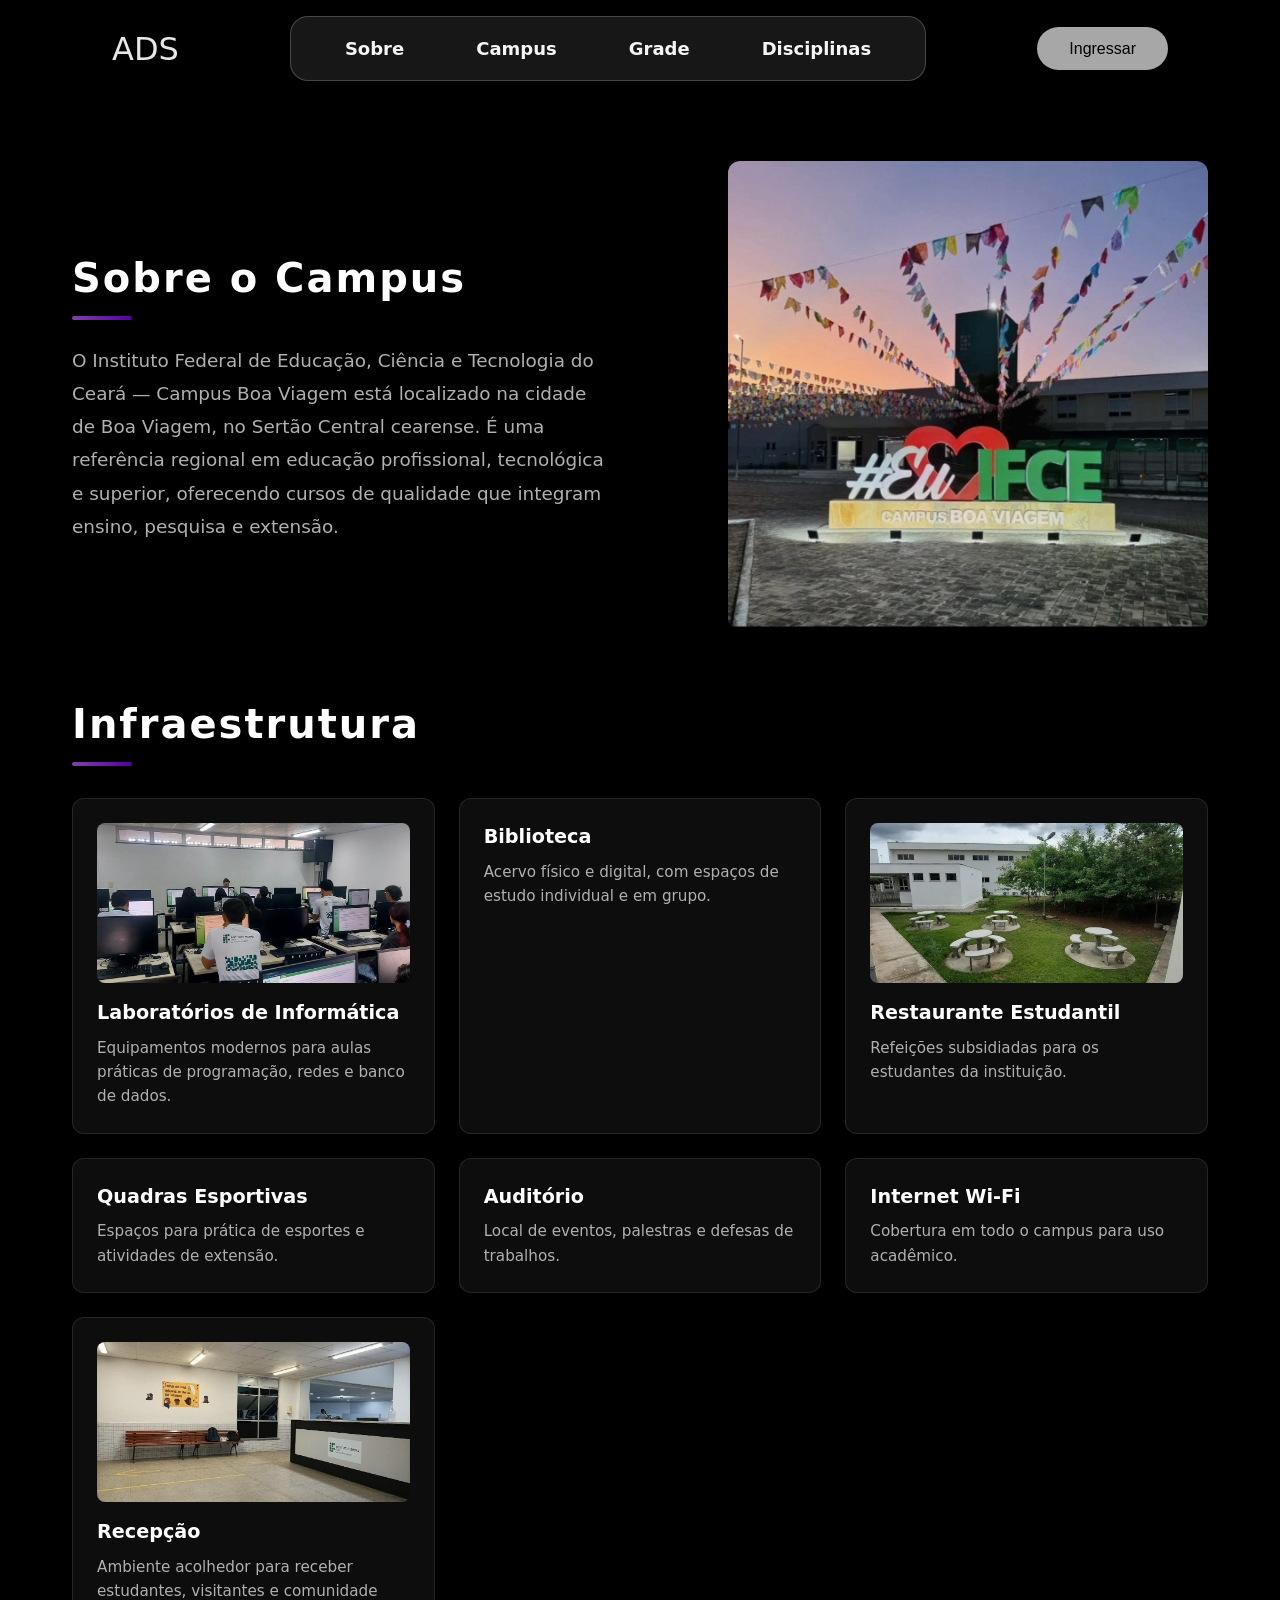
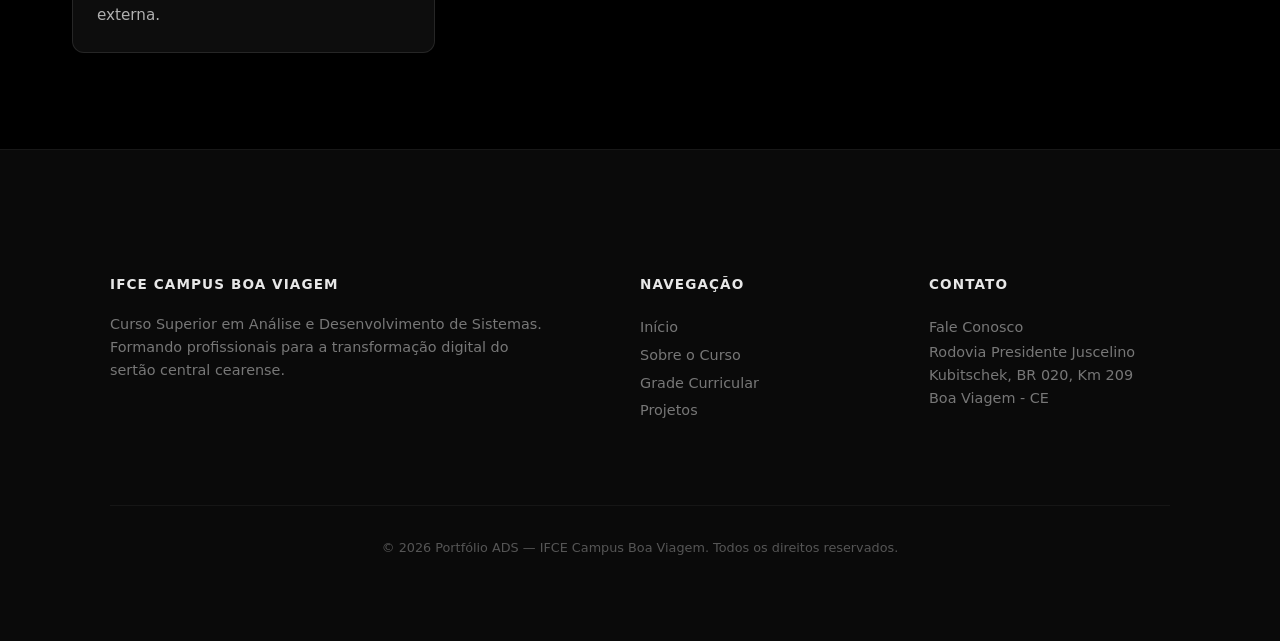
==== campus.html @ 8258ad76 "Atualiza página Campus com seção Sobre, Infraestrutura e imagens" ====
<!doctype html>
<html lang="pt-br">
  <head>
    <meta charset="UTF-8" />
    <meta name="viewport" content="width=device-width, initial-scale=1.0" />
    <title>Campus | ADS</title>
    <link rel="stylesheet" href="styles/style.css" />
  </head>
  <body>
    <div class="cabecalho">
      <div class="topo">
        <header>
          <h1 class="logo">ADS</h1>
          <div class="menu">
            <nav>
              <ul class="nav-links">
                <li class="dropdown">
                  <a href="">Sobre</a>
                  <ul class="opcao">
                    <li><a href="">Colação</a></li>
                    <li><a href=""></a></li>
                    <li class="dropdown-2">
                      <a href="">Documentação</a>
                      <ul class="opcao-2">
                        <li>projetos</li>
                        <li>habilidades</li>
                        <li>Sobre</li>
                        <li>IFCE</li>
                      </ul>
                    </li>
                  </ul>
                </li>
                <li><a href="">Campus</a></li>
                <li><a href="">Grade</a></li>
                <li><a href="">Disciplinas</a></li>
              </ul>
            </nav>
          </div>
          <button class="hamburger" onclick="toggleMenu()">☰</button>
          <button class="btn-signin">Ingressar</button>
        </header>
      </div>
    </div>

    <section class="campus-wrapper">
      <div class="campus-text">
        <h2>Sobre o Campus</h2>
        <p>
          O Instituto Federal de Educação, Ciência e Tecnologia do Ceará —
          Campus Boa Viagem está localizado na cidade de Boa Viagem, no Sertão
          Central cearense. É uma referência regional em educação profissional,
          tecnológica e superior, oferecendo cursos de qualidade que integram
          ensino, pesquisa e extensão.
        </p>
      </div>
      <div class="campus-image">
        <img src="img/campus.jpeg" alt="IFCE Campus Boa Viagem" />
      </div>
    </section>

    <section class="infra-section">
      <h2>Infraestrutura</h2>
      <div class="infra-grid">
        <div class="infra-item">
          <img src="img/laboratorio.jpeg" alt="Laboratório de Informática" />
          <h3>Laboratórios de Informática</h3>
          <p>Equipamentos modernos para aulas práticas de programação, redes e banco de dados.</p>
        </div>
        <div class="infra-item">
          <h3>Biblioteca</h3>
          <p>Acervo físico e digital, com espaços de estudo individual e em grupo.</p>
        </div>
        <div class="infra-item">
          <img src="img/refeitorio.jpeg" alt="Restaurante Estudantil" />
          <h3>Restaurante Estudantil</h3>
          <p>Refeições subsidiadas para os estudantes da instituição.</p>
        </div>
        <div class="infra-item">
          <h3>Quadras Esportivas</h3>
          <p>Espaços para prática de esportes e atividades de extensão.</p>
        </div>
        <div class="infra-item">
          <h3>Auditório</h3>
          <p>Local de eventos, palestras e defesas de trabalhos.</p>
        </div>
        <div class="infra-item">
          <h3>Internet Wi-Fi</h3>
          <p>Cobertura em todo o campus para uso acadêmico.</p>
        </div>
        <div class="infra-item">
          <img src="img/recepçao.jpeg" alt="Recepção do Campus" />
          <h3>Recepção</h3>
          <p>Ambiente acolhedor para receber estudantes, visitantes e comunidade externa.</p>
        </div>
      </div>
    </section>

    <footer>
      <div class="container">
        <div>
          <h4>IFCE Campus Boa Viagem</h4>
          <p>
            Curso Superior em Análise e Desenvolvimento de Sistemas. Formando
            profissionais para a transformação digital do sertão central
            cearense.
          </p>
        </div>
        <div>
          <h4>Navegação</h4>
          <a href="index.html">Início</a>
          <a href="sobre.html">Sobre o Curso</a>
          <a href="grade.html">Grade Curricular</a>
          <a href="projetos.html">Projetos</a>
        </div>
        <div>
          <h4>Contato</h4>
          <a href="contato.html">Fale Conosco</a>
          <p>
            Rodovia Presidente Juscelino Kubitschek, BR 020, Km 209<br />Boa
            Viagem - CE
          </p>
        </div>
        <div class="copy">
          © 2026 Portfólio ADS — IFCE Campus Boa Viagem. Todos os direitos
          reservados.
        </div>
      </div>
    </footer>

    <script>
      function toggleMenu() {
        document.querySelector('nav').classList.toggle('active');
      }
    </script>
  </body>
</html>
---- styles/style.css ----
@import url(reset.css);
@import url(resposivo.css);
@import url(navbar.css);
@import url(main.css);
@import url(header.css);
@import url(elementos-3d.css);
@import url(buttons.css);
@import url(footer.css);
.topo {
  position: relative;
}

/* INICIO STYLE PROJETO */
.container {
    max-width: 1200px;
    margin: 0 auto;
    padding: 60px 20px;
}

.titulo {
    text-align: center;
    font-size: 2.5rem;
    color: #ffffff;
    margin-bottom: 20px;
    font-weight: 700;
}

.container > p {
    text-align: center;
    max-width: 850px;
    margin: 0 auto 50px;
    color: #e7e7e7;
    line-height: 1.8;
    font-size: 1.1rem;
}

.grid {
    display: grid;
    gap: 25px;
}

.grid-2 {
    grid-template-columns: repeat(auto-fit, minmax(320px, 1fr));
}

.card {
    background: linear-gradient(#CFCFCF,#CFCFCF,#8F8F8F);
    border-radius: 16px;
    padding: 25px;
    box-shadow: 0 4px 15px rgba(0,0,0,0.08);
    transition: all 0.3s ease;
    border-top: 5px solid #6b6b6b;
}

.link_l{
  text-decoration: none;
}

.card:hover {
    transform: translateY(-8px);
    box-shadow: 0 10px 25px rgba(0,0,0,0.15);
}

.card h3 {
    color: #000000;
    font-size: 1.2rem;
    margin-bottom: 15px;
    line-height: 1.4;
}

.card p {
    color: #000000;
    line-height: 1.5;
    margin-bottom: 10px;
}

.card strong {
    color: #000000;
}

@media (max-width: 768px) {
    .container {
        padding: 40px 15px;
    }

    .titulo {
        font-size: 2rem;
    }

    .container > p {
        font-size: 1rem;
    }

    .card {
        padding: 20px;
    }

    .card h3 {
        font-size: 1.1rem;
    }
}

@media (max-width: 480px) {
    .titulo {
        font-size: 1.7rem;
    }

    .grid-2 {
        grid-template-columns: 1fr;
    }
}
/* FIM STYLE PROJETO */

.campus-wrapper {
  display: flex;
  align-items: center;
  justify-content: space-between;
  gap: 3rem;
  max-width: 1200px;
  margin: 4rem auto;
  padding: 0 2rem;
}

.campus-text {
  flex: 1;
}

.campus-text h2 {
  font-size: 2.5rem;
  font-weight: 600;
  margin-bottom: 1.5rem;
  color: #fff;
  letter-spacing: 0.05em;
  position: relative;
}

.campus-text h2::after {
  content: "";
  display: block;
  width: 60px;
  height: 4px;
  background: linear-gradient(90deg, #7f42a7, #5300a0);
  margin-top: 0.5rem;
  border-radius: 2px;
}

.campus-text p {
  font-size: 1.15rem;
  line-height: 1.8;
  color: #b0b0b0;
  max-width: 540px;
}

.campus-image {
  flex: 1;
  max-width: 480px;
}

.campus-image img {
  width: 100%;
  height: auto;
  border-radius: 12px;
  box-shadow: 0 8px 32px rgba(0, 0, 0, 0.4);
  display: block;
}

@media (max-width: 768px) {
  .campus-wrapper {
    flex-direction: column;
    text-align: center;
    gap: 2rem;
  }

  .campus-text h2::after {
    margin: 0.5rem auto 0;
  }

  .campus-text p {
    max-width: 100%;
  }

  .campus-image {
    max-width: 100%;
  }
}

.infra-section {
  max-width: 1200px;
  margin: 0 auto 4rem;
  padding: 0 2rem;
}

.infra-section h2 {
  font-size: 2.5rem;
  font-weight: 600;
  color: #fff;
  letter-spacing: 0.05em;
  margin-bottom: 2rem;
  position: relative;
}

.infra-section h2::after {
  content: "";
  display: block;
  width: 60px;
  height: 4px;
  background: linear-gradient(90deg, #7f42a7, #5300a0);
  margin-top: 0.5rem;
  border-radius: 2px;
}

.infra-grid {
  display: grid;
  grid-template-columns: repeat(auto-fit, minmax(300px, 1fr));
  gap: 1.5rem;
}

.infra-item {
  background: rgba(255, 255, 255, 0.05);
  border: 1px solid rgba(255, 255, 255, 0.1);
  border-radius: 12px;
  padding: 1.5rem;
  transition: transform 0.3s ease, border-color 0.3s ease;
  display: flex;
  flex-direction: column;
}

.infra-item img {
  width: 100%;
  height: 160px;
  object-fit: cover;
  border-radius: 8px;
  margin-bottom: 1rem;
}

.infra-item:hover {
  transform: translateY(-4px);
  border-color: #7f42a7;
}

.infra-item h3 {
  font-size: 1.2rem;
  font-weight: 600;
  color: #fff;
  margin-bottom: 0.5rem;
}

.infra-item p {
  font-size: 0.95rem;
  line-height: 1.6;
  color: #b0b0b0;
  margin: 0;
}

@media (max-width: 768px) {
  .infra-grid {
    grid-template-columns: 1fr;
  }
}
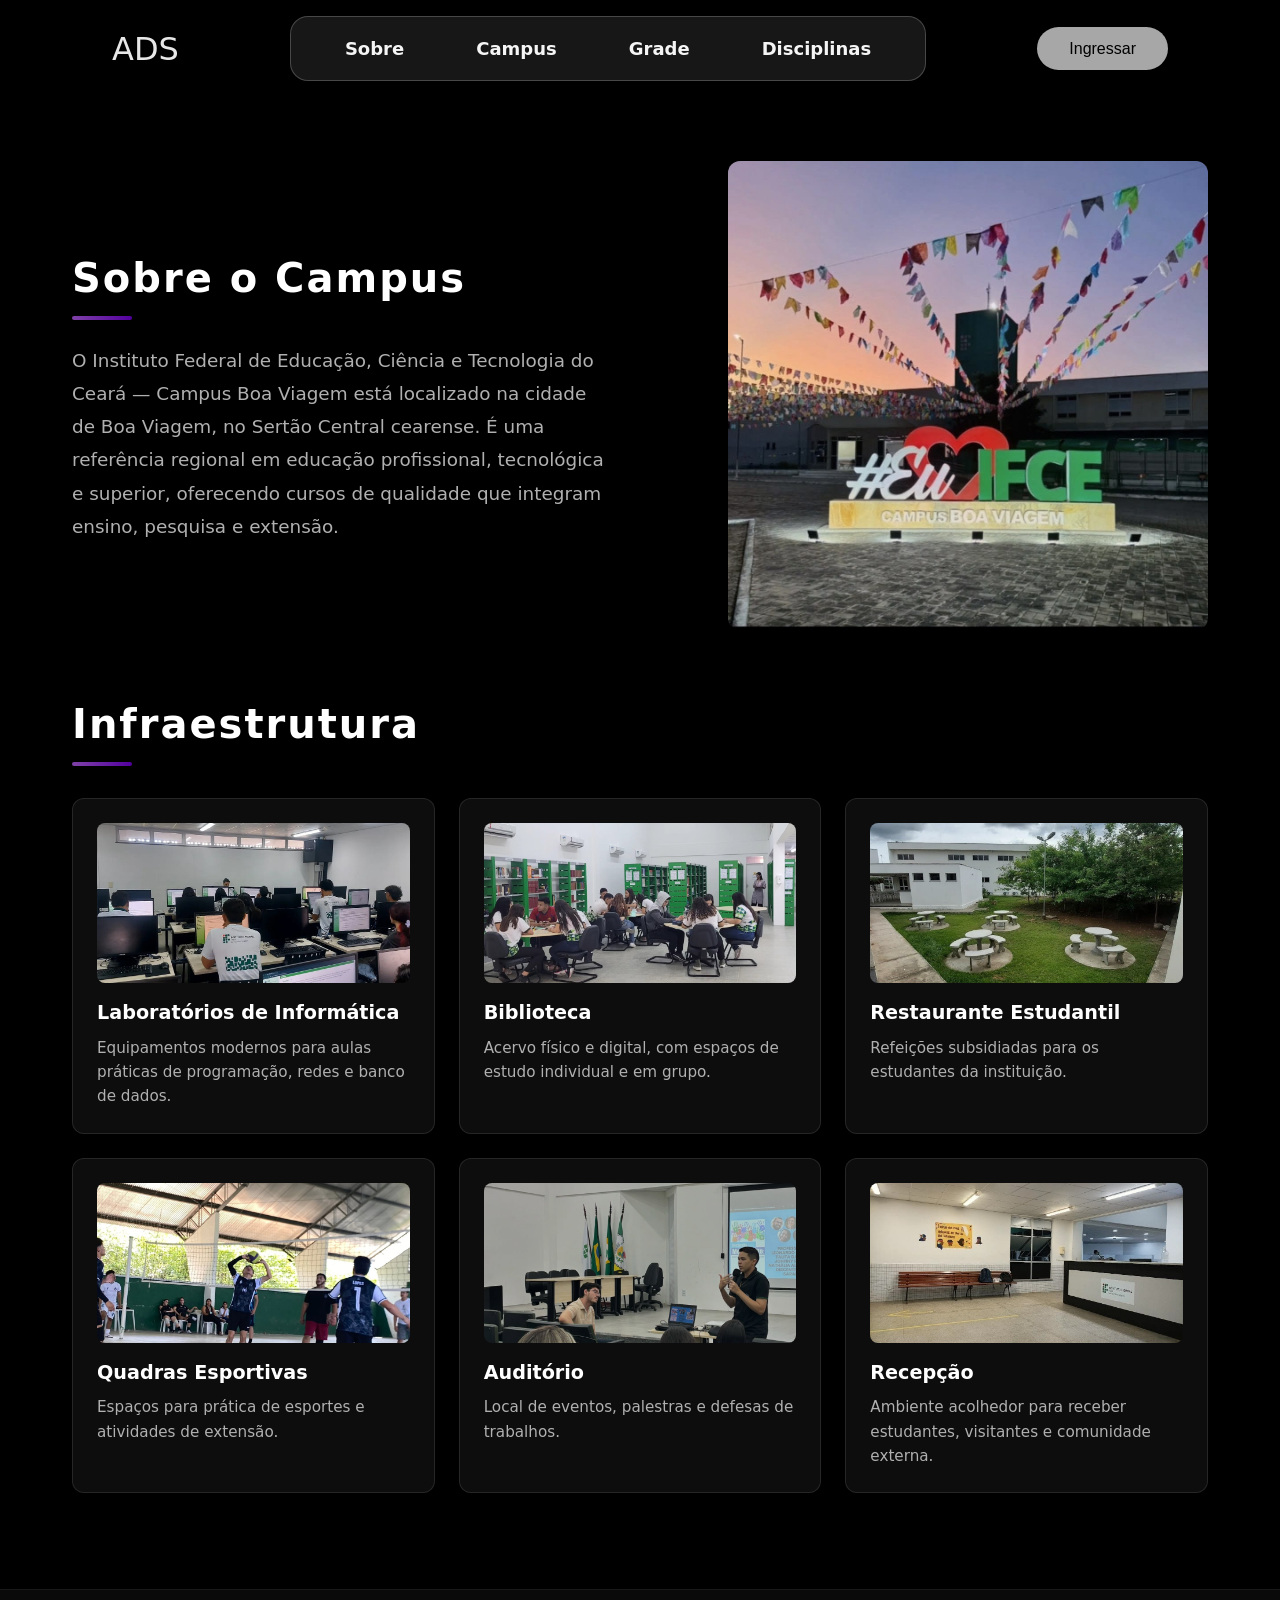
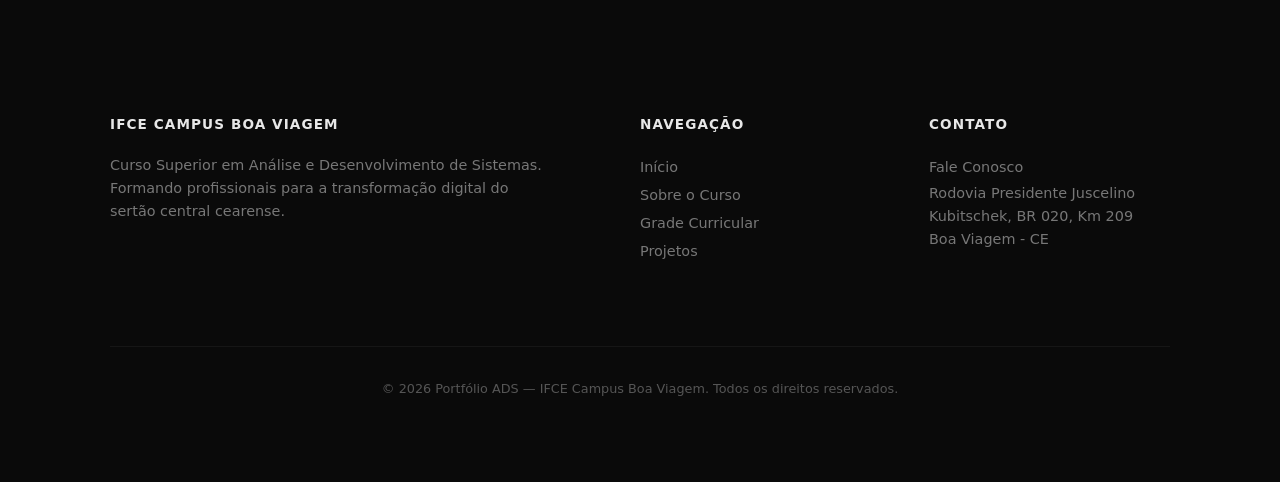
==== commit de1e93ef: "Adiciona página Contato com design Apple" ====
--- a/campus.html
+++ b/campus.html
@@ -67,6 +67,7 @@
           <p>Equipamentos modernos para aulas práticas de programação, redes e banco de dados.</p>
         </div>
         <div class="infra-item">
+          <img src="img/biblioteca.jpg" alt="Biblioteca" />
           <h3>Biblioteca</h3>
           <p>Acervo físico e digital, com espaços de estudo individual e em grupo.</p>
         </div>
@@ -76,16 +77,14 @@
           <p>Refeições subsidiadas para os estudantes da instituição.</p>
         </div>
         <div class="infra-item">
+          <img src="img/quadraesportes.jpg" alt="Quadras Esportivas" />
           <h3>Quadras Esportivas</h3>
           <p>Espaços para prática de esportes e atividades de extensão.</p>
         </div>
         <div class="infra-item">
+          <img src="img/auditorio.jpg" alt="Auditório" />
           <h3>Auditório</h3>
           <p>Local de eventos, palestras e defesas de trabalhos.</p>
-        </div>
-        <div class="infra-item">
-          <h3>Internet Wi-Fi</h3>
-          <p>Cobertura em todo o campus para uso acadêmico.</p>
         </div>
         <div class="infra-item">
           <img src="img/recepçao.jpeg" alt="Recepção do Campus" />
--- a/styles/style.css
+++ b/styles/style.css
@@ -257,3 +257,178 @@
     grid-template-columns: 1fr;
   }
 }
+
+.contato-hero {
+  text-align: center;
+  padding: 6rem 2rem 3rem;
+}
+
+.contato-hero h1 {
+  font-size: 3.5rem;
+  font-weight: 700;
+  color: #fff;
+  letter-spacing: -0.02em;
+  margin-bottom: 1rem;
+}
+
+.contato-hero p {
+  font-size: 1.25rem;
+  color: #86868b;
+  max-width: 600px;
+  margin: 0 auto;
+  line-height: 1.6;
+}
+
+.contato-grid {
+  display: flex;
+  gap: 4rem;
+  max-width: 1100px;
+  margin: 0 auto 5rem;
+  padding: 0 2rem;
+  align-items: flex-start;
+}
+
+.contato-info {
+  flex: 1;
+  display: flex;
+  flex-direction: column;
+  gap: 1rem;
+}
+
+.contato-card {
+  background: rgba(255, 255, 255, 0.04);
+  border: 1px solid rgba(255, 255, 255, 0.08);
+  border-radius: 18px;
+  padding: 1.5rem;
+  transition: all 0.3s ease;
+}
+
+.contato-card:hover {
+  background: rgba(255, 255, 255, 0.08);
+  border-color: rgba(127, 66, 167, 0.3);
+  transform: translateY(-2px);
+}
+
+.contato-icon {
+  width: 44px;
+  height: 44px;
+  background: rgba(127, 66, 167, 0.12);
+  border-radius: 12px;
+  display: flex;
+  align-items: center;
+  justify-content: center;
+  margin-bottom: 1rem;
+}
+
+.contato-card h3 {
+  font-size: 1rem;
+  font-weight: 600;
+  color: #fff;
+  margin-bottom: 0.3rem;
+}
+
+.contato-card p {
+  font-size: 0.9rem;
+  color: #86868b;
+  line-height: 1.5;
+  margin: 0;
+}
+
+.contato-form {
+  flex: 1.3;
+  background: rgba(255, 255, 255, 0.04);
+  border: 1px solid rgba(255, 255, 255, 0.08);
+  border-radius: 24px;
+  padding: 2.5rem;
+}
+
+.contato-form h2 {
+  font-size: 1.5rem;
+  font-weight: 600;
+  color: #fff;
+  margin-bottom: 2rem;
+}
+
+.form-group {
+  position: relative;
+  margin-bottom: 1.5rem;
+}
+
+.form-group input,
+.form-group textarea {
+  width: 100%;
+  padding: 1rem 1rem 0.5rem;
+  font-size: 1rem;
+  color: #fff;
+  background: rgba(255, 255, 255, 0.06);
+  border: 1px solid rgba(255, 255, 255, 0.1);
+  border-radius: 14px;
+  outline: none;
+  transition: border-color 0.3s ease;
+  font-family: inherit;
+  box-sizing: border-box;
+}
+
+.form-group textarea {
+  resize: vertical;
+  min-height: 100px;
+}
+
+.form-group input:focus,
+.form-group textarea:focus {
+  border-color: #7f42a7;
+  background: rgba(127, 66, 167, 0.06);
+}
+
+.form-group label {
+  position: absolute;
+  left: 1rem;
+  top: 1rem;
+  color: #86868b;
+  font-size: 1rem;
+  transition: all 0.2s ease;
+  pointer-events: none;
+}
+
+.form-group input:focus ~ label,
+.form-group textarea:focus ~ label,
+.form-group input:not(:placeholder-shown) ~ label,
+.form-group textarea:not(:placeholder-shown) ~ label {
+  top: 0.3rem;
+  font-size: 0.75rem;
+  color: #7f42a7;
+}
+
+.btn-contato {
+  width: 100%;
+  padding: 1rem;
+  font-size: 1rem;
+  font-weight: 600;
+  color: #fff;
+  background: linear-gradient(135deg, #7f42a7, #5300a0);
+  border: none;
+  border-radius: 14px;
+  cursor: pointer;
+  transition: all 0.3s ease;
+  font-family: inherit;
+}
+
+.btn-contato:hover {
+  transform: translateY(-2px);
+  box-shadow: 0 8px 30px rgba(127, 66, 167, 0.35);
+}
+
+@media (max-width: 768px) {
+  .contato-hero h1 {
+    font-size: 2.5rem;
+  }
+
+  .contato-grid {
+    flex-direction: column;
+    gap: 2rem;
+  }
+
+  .contato-form {
+    padding: 1.5rem;
+  }
+}
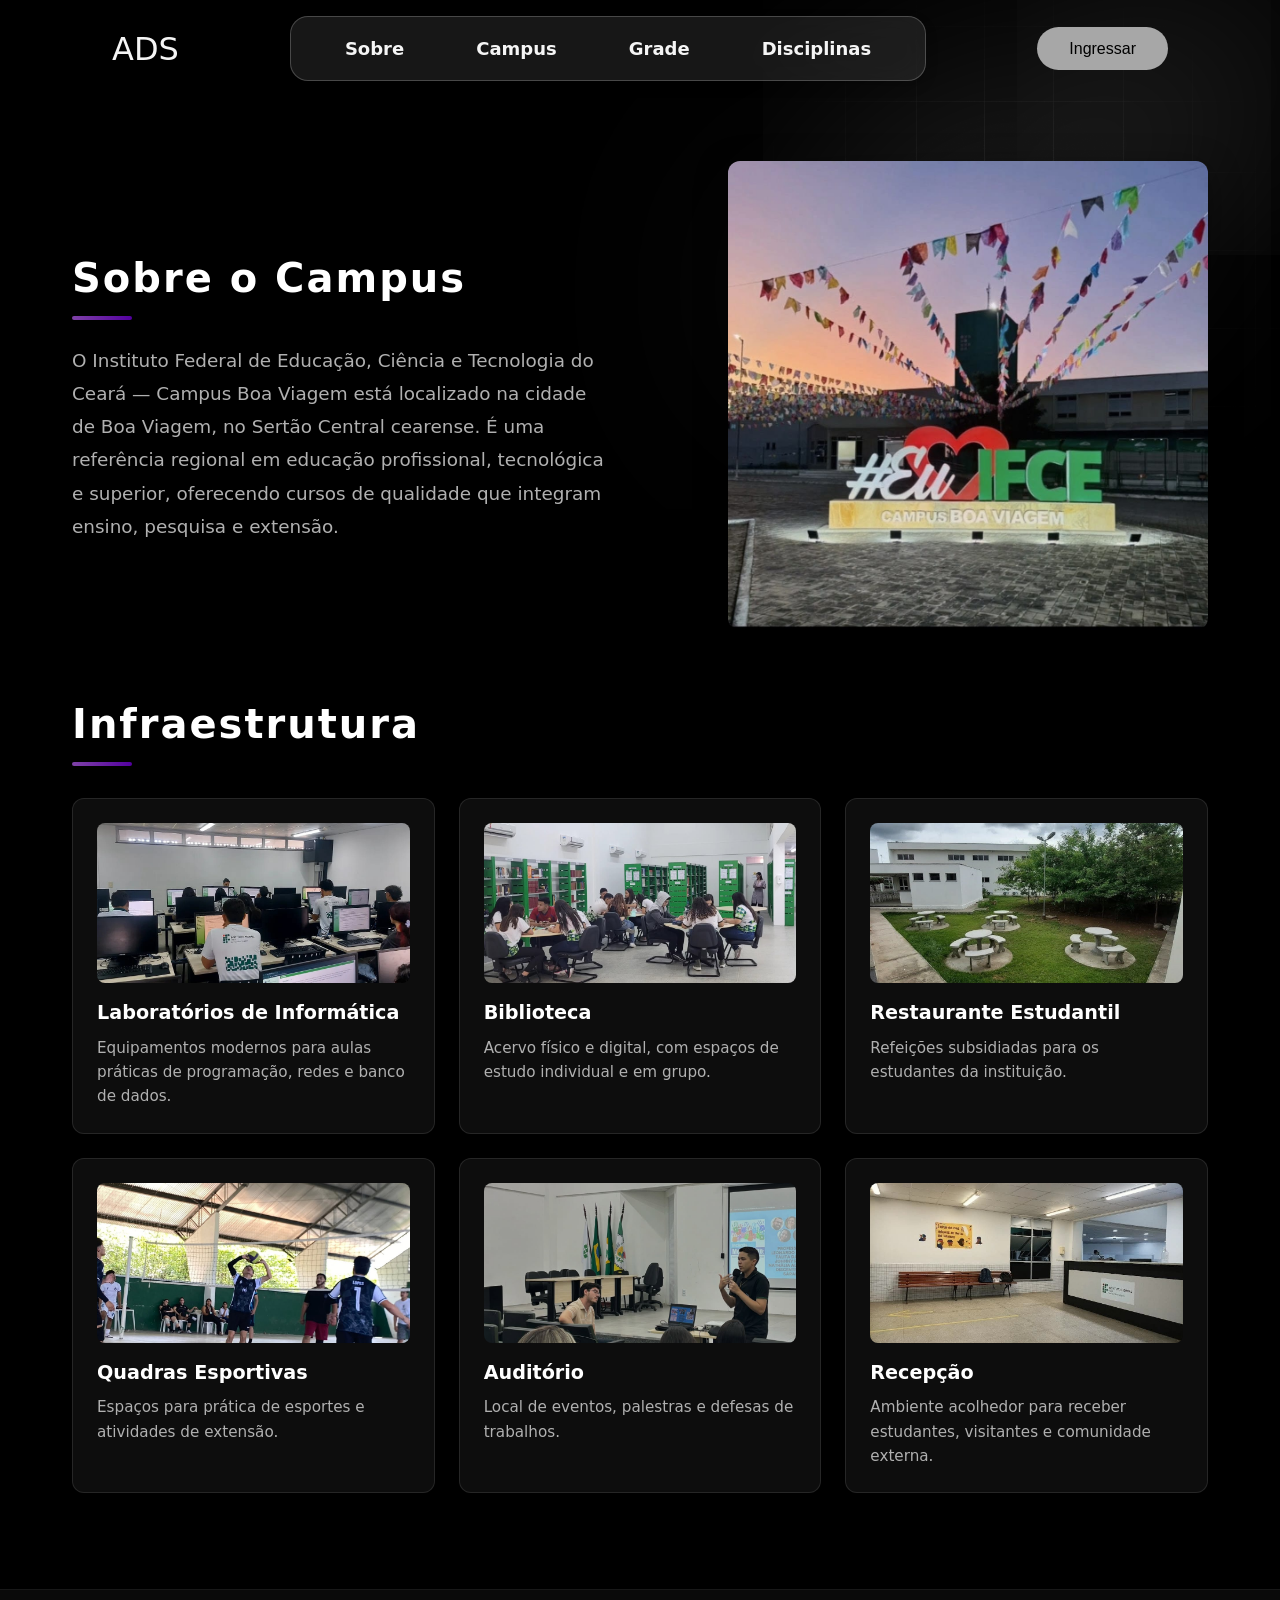
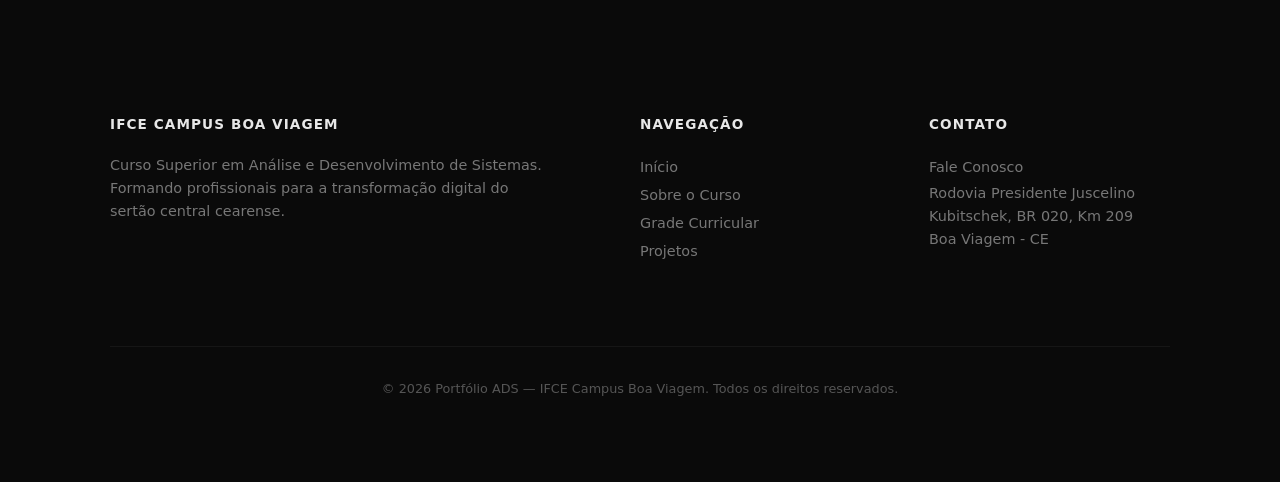
==== commit a66d7ead: "Padroniza navbar com links funcionais em todas as páginas e adiciona gradiente de fundo" ====
--- a/campus.html
+++ b/campus.html
@@ -7,22 +7,24 @@
     <link rel="stylesheet" href="styles/style.css" />
   </head>
   <body>
+    <img class="imagem-gradiente" src="gradient.png" alt="gradiente" />
+    <div class="layer-blur"></div>
     <div class="cabecalho">
       <div class="topo">
         <header>
-          <h1 class="logo">ADS</h1>
+          <a href="index.html" class="link_l"><h1 class="logo">ADS</h1></a>
           <div class="menu">
             <nav>
               <ul class="nav-links">
                 <li class="dropdown">
-                  <a href="">Sobre</a>
+                  <a href="sobre.html">Sobre</a>
                   <ul class="opcao">
-                    <li><a href="">Colação</a></li>
+                    <li><a href="colacao.html">Colação</a></li>
                     <li><a href=""></a></li>
                     <li class="dropdown-2">
                       <a href="">Documentação</a>
                       <ul class="opcao-2">
-                        <li>projetos</li>
+                        <li><a href="projetos.html">projetos</a></li>
                         <li>habilidades</li>
                         <li>Sobre</li>
                         <li>IFCE</li>
@@ -30,7 +32,7 @@
                     </li>
                   </ul>
                 </li>
-                <li><a href="">Campus</a></li>
+                <li><a href="campus.html">Campus</a></li>
                 <li><a href="">Grade</a></li>
                 <li><a href="">Disciplinas</a></li>
               </ul>
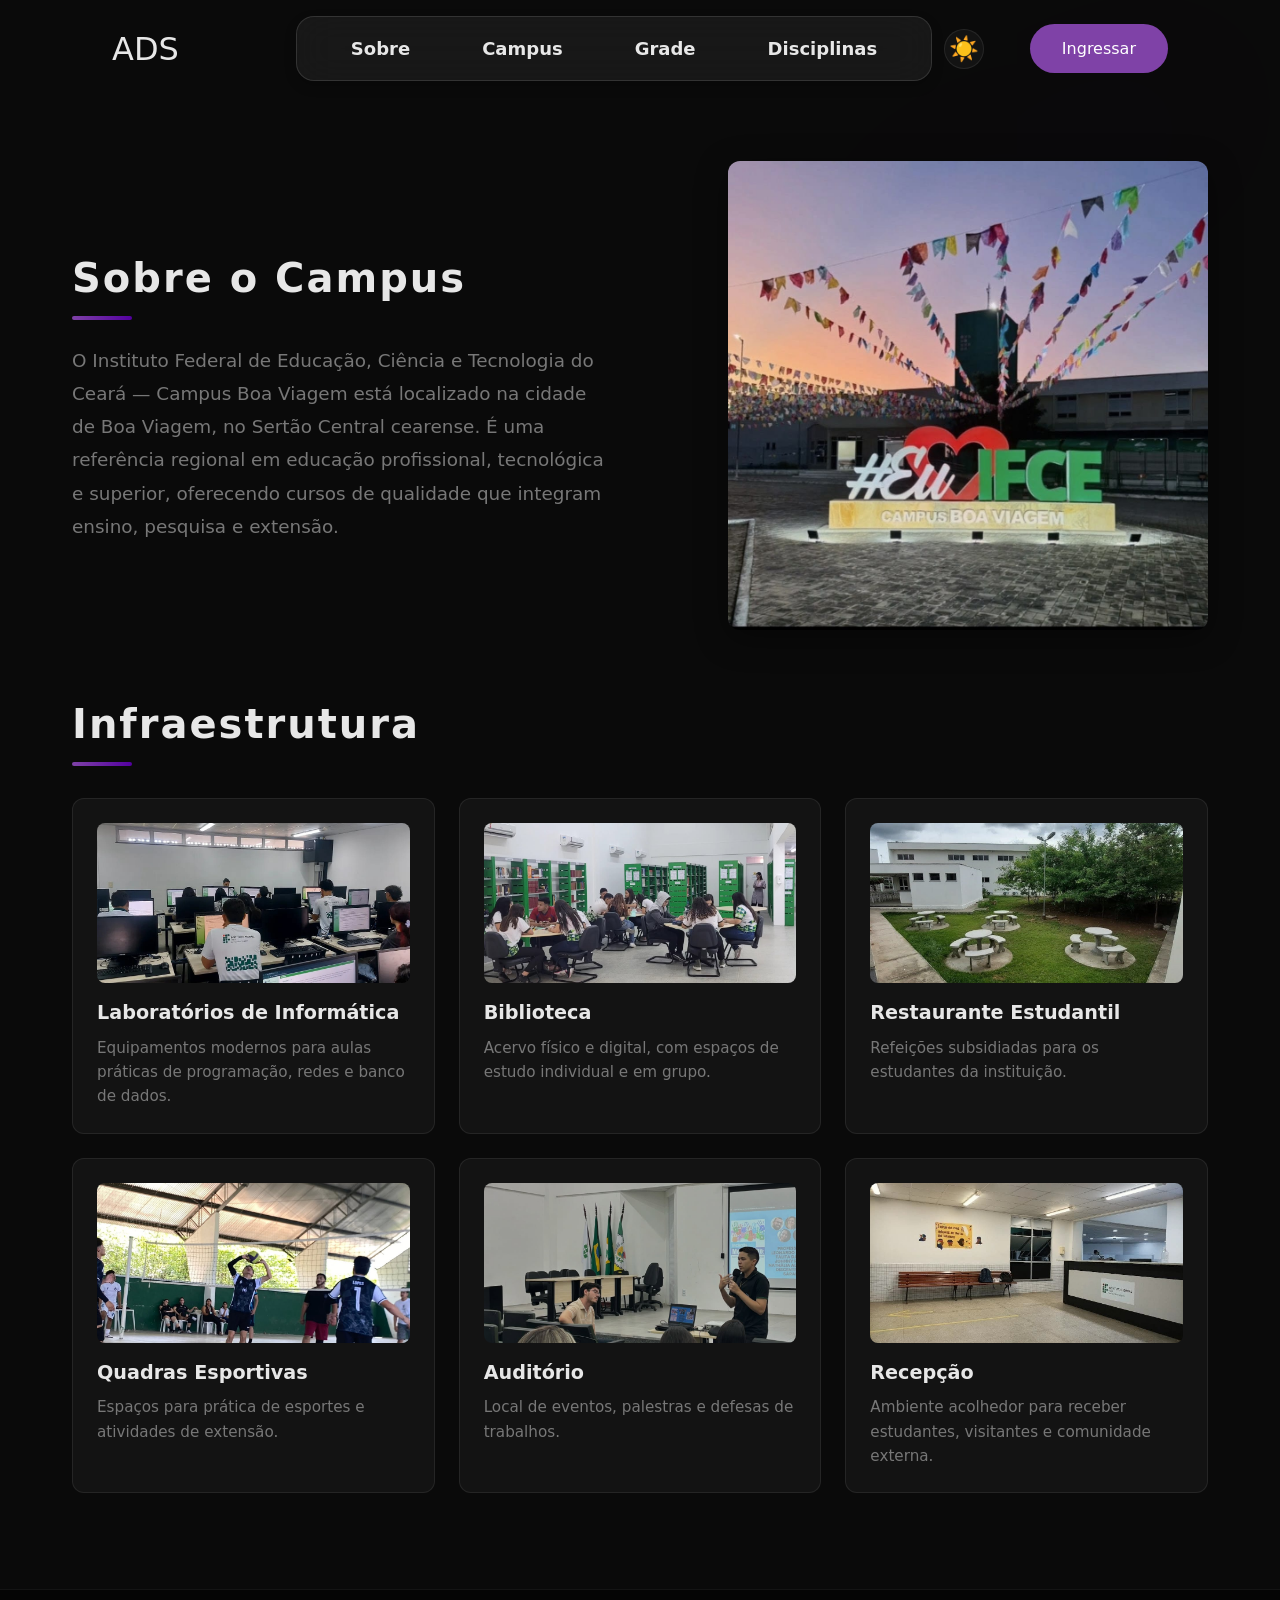
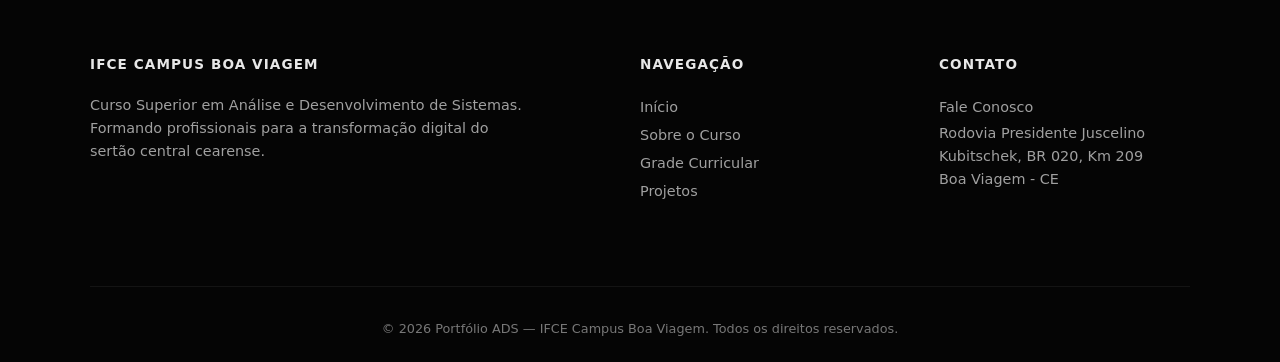
==== commit 8f25e901: "Centraliza navbar no desktop e ajustes de layout" ====
--- a/campus.html
+++ b/campus.html
@@ -5,6 +5,7 @@
     <meta name="viewport" content="width=device-width, initial-scale=1.0" />
     <title>Campus | ADS</title>
     <link rel="stylesheet" href="styles/style.css" />
+    <link rel="stylesheet" href="styles/theme.css" />
   </head>
   <body>
     <img class="imagem-gradiente" src="gradient.png" alt="gradiente" />
@@ -20,7 +21,7 @@
                   <a href="sobre.html">Sobre</a>
                   <ul class="opcao">
                     <li><a href="colacao.html">Colação</a></li>
-                    <li><a href=""></a></li>
+                    <li><a href="contato.html">Contato</a></li>
                     <li class="dropdown-2">
                       <a href="">Documentação</a>
                       <ul class="opcao-2">
@@ -37,9 +38,10 @@
                 <li><a href="">Disciplinas</a></li>
               </ul>
             </nav>
+          <button class="theme-toggle" onclick="toggleTheme()" aria-label="Alternar tema"><span class="icon-sun">☀️</span><span class="icon-moon">🌙</span></button>
           </div>
           <button class="hamburger" onclick="toggleMenu()">☰</button>
-          <button class="btn-signin">Ingressar</button>
+          <a href="ingresso.html" class="btn-signin">Ingressar</a>
         </header>
       </div>
     </div>
@@ -132,6 +134,14 @@
       function toggleMenu() {
         document.querySelector('nav').classList.toggle('active');
       }
+      function toggleTheme() {
+        const html = document.documentElement;
+        const theme = html.getAttribute('data-theme') === 'light' ? 'dark' : 'light';
+        html.setAttribute('data-theme', theme);
+        localStorage.setItem('theme', theme);
+      }
+      const savedTheme = localStorage.getItem('theme');
+      if (savedTheme) document.documentElement.setAttribute('data-theme', savedTheme);
     </script>
   </body>
 </html>
--- a/styles/style.css
+++ b/styles/style.css
@@ -10,106 +10,98 @@
   position: relative;
 }
 
-/* INICIO STYLE PROJETO */
-.container {
-    max-width: 1200px;
-    margin: 0 auto;
-    padding: 60px 20px;
-}
-
-.titulo {
-    text-align: center;
-    font-size: 2.5rem;
-    color: #ffffff;
-    margin-bottom: 20px;
-    font-weight: 700;
-}
-
-.container > p {
-    text-align: center;
-    max-width: 850px;
-    margin: 0 auto 50px;
-    color: #e7e7e7;
-    line-height: 1.8;
-    font-size: 1.1rem;
-}
-
-.grid {
-    display: grid;
-    gap: 25px;
-}
-
-.grid-2 {
-    grid-template-columns: repeat(auto-fit, minmax(320px, 1fr));
-}
-
-.card {
-    background: linear-gradient(#CFCFCF,#CFCFCF,#8F8F8F);
-    border-radius: 16px;
-    padding: 25px;
-    box-shadow: 0 4px 15px rgba(0,0,0,0.08);
-    transition: all 0.3s ease;
-    border-top: 5px solid #6b6b6b;
-}
-
-.link_l{
+.link_l {
   text-decoration: none;
 }
 
-.card:hover {
-    transform: translateY(-8px);
-    box-shadow: 0 10px 25px rgba(0,0,0,0.15);
-}
-
-.card h3 {
-    color: #000000;
-    font-size: 1.2rem;
-    margin-bottom: 15px;
-    line-height: 1.4;
-}
-
-.card p {
-    color: #000000;
-    line-height: 1.5;
-    margin-bottom: 10px;
-}
-
-.card strong {
-    color: #000000;
+.page-hero {
+  text-align: center;
+  padding: 6rem 2rem 3rem;
+}
+
+.page-hero h1 {
+  font-size: 3rem;
+  font-weight: 700;
+  color: #fff;
+  letter-spacing: -0.02em;
+  margin-bottom: 1rem;
+}
+
+.page-hero p {
+  font-size: 1.15rem;
+  color: #86868b;
+  max-width: 700px;
+  margin: 0 auto;
+  line-height: 1.7;
+}
+
+.page-section {
+  max-width: 1100px;
+  margin: 0 auto 5rem;
+  padding: 0 2rem;
+}
+
+.cards-grid {
+  display: grid;
+  grid-template-columns: repeat(4, 1fr);
+  gap: 1.5rem;
+}
+
+.card-item {
+  background: rgba(255, 255, 255, 0.04);
+  border: 1px solid rgba(255, 255, 255, 0.08);
+  border-radius: 18px;
+  padding: 1.5rem;
+  transition: all 0.3s ease;
+  display: flex;
+  flex-direction: column;
+  gap: 0.75rem;
+}
+
+.card-item:hover {
+  transform: translateY(-4px);
+  border-color: rgba(127, 66, 167, 0.3);
+  background: rgba(255, 255, 255, 0.07);
+}
+
+.card-item h3 {
+  font-size: 1.15rem;
+  font-weight: 600;
+  color: #fff;
+  line-height: 1.4;
+}
+
+.card-item p {
+  font-size: 0.95rem;
+  color: #b0b0b0;
+  line-height: 1.6;
+  margin: 0;
+}
+
+.card-tag {
+  font-size: 0.85rem;
+  color: #7f42a7;
+  font-weight: 500;
+  margin-top: auto;
+  padding-top: 0.5rem;
+  border-top: 1px solid rgba(255, 255, 255, 0.06);
+}
+
+@media (max-width: 1024px) {
+  .cards-grid {
+    grid-template-columns: repeat(2, 1fr);
+  }
 }
 
 @media (max-width: 768px) {
-    .container {
-        padding: 40px 15px;
-    }
-
-    .titulo {
-        font-size: 2rem;
-    }
-
-    .container > p {
-        font-size: 1rem;
-    }
-
-    .card {
-        padding: 20px;
-    }
-
-    .card h3 {
-        font-size: 1.1rem;
-    }
-}
-
-@media (max-width: 480px) {
-    .titulo {
-        font-size: 1.7rem;
-    }
-
-    .grid-2 {
-        grid-template-columns: 1fr;
-    }
-}
-/* FIM STYLE PROJETO */
+  .page-hero h1 {
+    font-size: 2.2rem;
+  }
+
+  .cards-grid {
+    grid-template-columns: 1fr;
+  }
+}
 
 .campus-wrapper {
   display: flex;
--- a/styles/theme.css
+++ b/styles/theme.css
@@ -0,0 +1,191 @@
+:root {
+  --bg: #0a0a0a;
+  --bg-card: rgba(255, 255, 255, 0.04);
+  --bg-card-hover: rgba(255, 255, 255, 0.07);
+  --text: #e7e7e7;
+  --text-secondary: #a0a0a0;
+  --text-muted: #777;
+  --border: rgba(255, 255, 255, 0.08);
+  --border-hover: rgba(255, 255, 255, 0.15);
+  --nav-bg: rgba(80, 80, 80, 0.2);
+  --nav-border: rgba(255, 255, 255, 0.12);
+  --dropdown-bg: rgba(15, 15, 15, 0.92);
+  --btn-signin-bg: #7f42a7;
+  --btn-signin-text: white;
+  --btn-signin-hover: #6a35a0;
+  --footer-bg: #050505;
+  --footer-border: rgba(255, 255, 255, 0.06);
+  --layer-blur-shadow: rgba(127, 66, 167, 0.15);
+  --tag-bg: #0a0a0a;
+  --input-bg: rgba(255, 255, 255, 0.06);
+  --input-border: rgba(255, 255, 255, 0.1);
+  --input-text: #fff;
+  --accent: #7f42a7;
+  --accent-hover: #6a35a0;
+}
+
+[data-theme="light"] {
+  --bg: #f0f0f5;
+  --bg-card: rgba(0, 0, 0, 0.04);
+  --bg-card-hover: rgba(0, 0, 0, 0.08);
+  --text: #1d1d1f;
+  --text-secondary: #6e6e73;
+  --text-muted: #555;
+  --border: rgba(0, 0, 0, 0.08);
+  --border-hover: rgba(0, 0, 0, 0.15);
+  --nav-bg: rgba(200, 200, 210, 0.5);
+  --nav-border: rgba(0, 0, 0, 0.1);
+  --dropdown-bg: rgba(255, 255, 255, 0.95);
+  --btn-signin-bg: #7f42a7;
+  --btn-signin-text: white;
+  --btn-signin-hover: #6a35a0;
+  --footer-bg: #e0e0e8;
+  --footer-border: rgba(0, 0, 0, 0.08);
+  --layer-blur-shadow: rgba(127, 66, 167, 0.08);
+  --tag-bg: #f0f0f5;
+  --input-bg: rgba(0, 0, 0, 0.04);
+  --input-border: rgba(0, 0, 0, 0.12);
+  --input-text: #1d1d1f;
+  --accent: #7f42a7;
+  --accent-hover: #6a35a0;
+}
+
+body {
+  background-color: var(--bg);
+  color: var(--text);
+  transition: background-color 0.3s ease, color 0.3s ease;
+}
+
+a { color: var(--text); text-decoration: none; }
+
+nav {
+  background-color: var(--nav-bg) !important;
+  border-color: var(--nav-border) !important;
+}
+
+.opcao { background-color: var(--dropdown-bg) !important; backdrop-filter: blur(20px) !important; }
+.opcao-2 { background-color: var(--dropdown-bg) !important; backdrop-filter: blur(20px) !important; }
+
+.btn-signin {
+  background-color: var(--btn-signin-bg) !important;
+  color: var(--btn-signin-text) !important;
+}
+.btn-signin:hover { background-color: var(--btn-signin-hover) !important; }
+
+footer { background-color: var(--footer-bg) !important; border-top-color: var(--footer-border) !important; }
+footer h4 { color: var(--text) !important; }
+footer a, footer p { color: var(--text-secondary) !important; }
+footer a:hover { color: var(--accent) !important; }
+footer .copy { color: var(--text-muted) !important; border-top-color: var(--footer-border) !important; }
+
+.imagem-gradiente { display: none; }
+.layer-blur {
+  box-shadow: 0 0 700px 15px var(--layer-blur-shadow) !important;
+  opacity: 0.6;
+}
+
+.card-item { background: var(--bg-card) !important; border-color: var(--border) !important; }
+.card-item:hover { background: var(--bg-card-hover) !important; border-color: var(--accent) !important; }
+.card-item h3 { color: var(--text) !important; }
+.card-item p { color: var(--text-muted) !important; }
+.card-tag { border-top-color: var(--border) !important; }
+
+.card-egresso { background: var(--bg-card) !important; border-color: var(--border) !important; }
+.card-egresso:hover { border-color: var(--accent) !important; }
+.card-egresso h3, .card-egresso p, .card-egresso .egresso-curso { color: var(--text) !important; }
+.card-egresso p { color: var(--text-secondary) !important; }
+
+.contato-card { background: var(--bg-card) !important; border-color: var(--border) !important; }
+.contato-card:hover { background: var(--bg-card-hover) !important; border-color: var(--accent) !important; }
+.contato-card h3 { color: var(--text) !important; }
+.contato-card p { color: var(--text-secondary) !important; }
+
+.contato-form { background: var(--bg-card) !important; border-color: var(--border) !important; }
+.contato-form h2 { color: var(--text) !important; }
+
+.form-group input, .form-group textarea {
+  color: var(--input-text) !important;
+  background: var(--input-bg) !important;
+  border-color: var(--input-border) !important;
+}
+
+.form-group input:focus, .form-group textarea:focus {
+  border-color: var(--accent) !important;
+}
+
+.page-hero h1 { color: var(--text) !important; }
+.page-hero p { color: var(--text-secondary) !important; }
+
+.campus-text h2 { color: var(--text) !important; }
+.campus-text p { color: var(--text-muted) !important; }
+
+.infra-section h2 { color: var(--text) !important; }
+.infra-item { background: var(--bg-card) !important; border-color: var(--border) !important; }
+.infra-item:hover { border-color: var(--accent) !important; }
+.infra-item h3 { color: var(--text) !important; }
+.infra-item p { color: var(--text-muted) !important; }
+
+.contato-hero h1 { color: var(--text) !important; }
+.contato-hero p { color: var(--text-secondary) !important; }
+
+.content h1 { color: var(--text) !important; }
+.descricao { color: var(--text-muted) !important; }
+
+.tag-box .tag { background-color: var(--tag-bg) !important; }
+
+.container-conteudo { background: var(--bg-card) !important; border: 1px solid var(--border) !important; }
+.titulo-principal { color: var(--text) !important; }
+.titulo-secao { color: var(--text) !important; }
+.subtitulo { color: var(--text-secondary) !important; }
+.lista-ingresso li { color: var(--text-secondary) !important; }
+.info-link { color: var(--text-secondary) !important; }
+.nota-corte { color: var(--text-secondary) !important; }
+.tabela-pesos th { background-color: var(--bg) !important; color: var(--text) !important; }
+.tabela-pesos td { color: var(--text) !important; }
+.tabela-pesos tr:nth-child(even) { background-color: var(--bg-card) !important; }
+.tabela-pesos, .tabela-pesos th, .tabela-pesos td { border-color: var(--border) !important; }
+
+.theme-toggle {
+  background: none;
+  border: none;
+  font-size: 1.5rem;
+  cursor: pointer;
+  color: var(--text);
+  padding: 0.4rem;
+  line-height: 1;
+  transition: opacity 0.2s, transform 0.2s;
+  display: flex;
+  align-items: center;
+  justify-content: center;
+  width: 40px;
+  height: 40px;
+  border-radius: 50%;
+  background-color: var(--bg-card);
+  border: 1px solid var(--border);
+}
+.theme-toggle:hover {
+  opacity: 1;
+  transform: scale(1.1);
+  border-color: var(--accent);
+}
+
+[data-theme="light"] .theme-toggle .icon-moon { display: inline; }
+[data-theme="light"] .theme-toggle .icon-sun { display: none; }
+.theme-toggle .icon-moon { display: none; }
+.theme-toggle .icon-sun { display: inline; }
+
+.btn-get-started {
+  border-color: var(--border) !important;
+  color: var(--text) !important;
+}
+.btn-get-started:hover {
+  background-color: var(--bg-card) !important;
+}
+
+.btn-signing-main {
+  color: var(--text) !important;
+}
+
+li:hover {
+  background-color: rgba(127, 66, 167, 0.15) !important;
+}
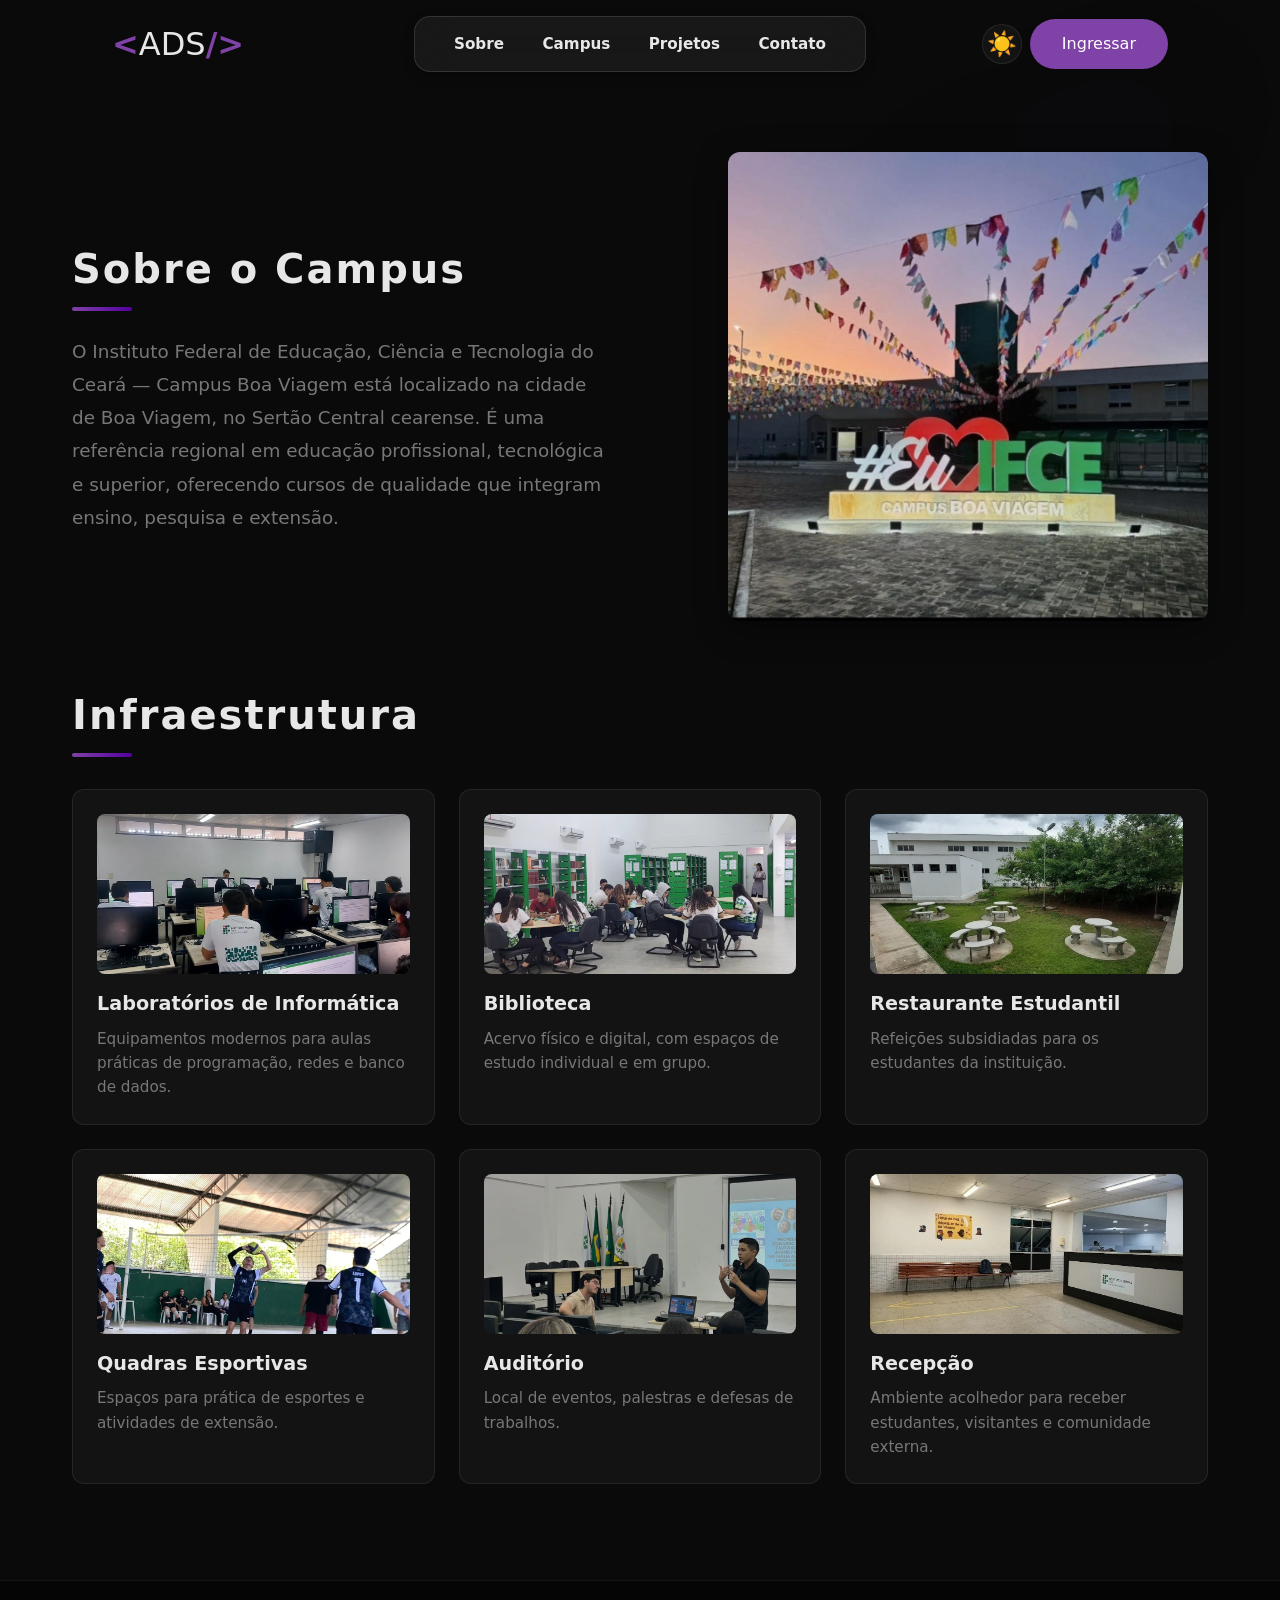
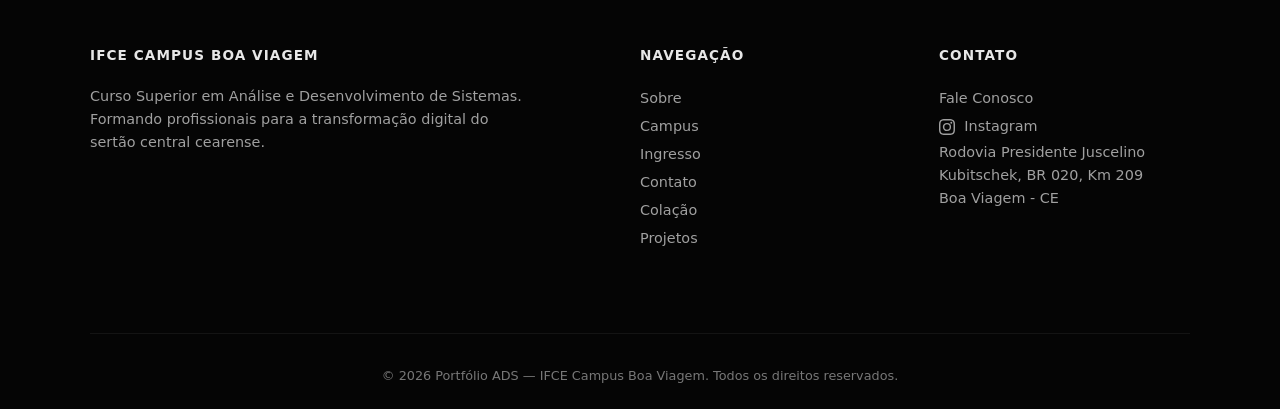
==== commit d1170f9b: "Melhora páginas de ingresso, sobre e colação; ajusta header mobile e responsividade" ====
--- a/campus.html
+++ b/campus.html
@@ -6,6 +6,7 @@
     <title>Campus | ADS</title>
     <link rel="stylesheet" href="styles/style.css" />
     <link rel="stylesheet" href="styles/theme.css" />
+    <link rel="icon" href="img/ifce-favicon.png" />
   </head>
   <body>
     <img class="imagem-gradiente" src="gradient.png" alt="gradiente" />
@@ -13,35 +14,30 @@
     <div class="cabecalho">
       <div class="topo">
         <header>
-          <a href="index.html" class="link_l"><h1 class="logo">ADS</h1></a>
+          <a href="index.html" class="link_l"><h1 class="logo"><span class="logo-bracket">&lt;</span>ADS<span class="logo-bracket">/&gt;</span></h1></a>
           <div class="menu">
+            <div class="menu-header-mobile">
+              <button class="menu-back" onclick="toggleMenu()">← Voltar</button>
+            </div>
             <nav>
               <ul class="nav-links">
                 <li class="dropdown">
                   <a href="sobre.html">Sobre</a>
                   <ul class="opcao">
                     <li><a href="colacao.html">Colação</a></li>
-                    <li><a href="contato.html">Contato</a></li>
-                    <li class="dropdown-2">
-                      <a href="">Documentação</a>
-                      <ul class="opcao-2">
-                        <li><a href="projetos.html">projetos</a></li>
-                        <li>habilidades</li>
-                        <li>Sobre</li>
-                        <li>IFCE</li>
-                      </ul>
-                    </li>
                   </ul>
                 </li>
                 <li><a href="campus.html">Campus</a></li>
-                <li><a href="">Grade</a></li>
-                <li><a href="">Disciplinas</a></li>
+                <li><a href="projetos.html">Projetos</a></li>
+                <li><a href="contato.html">Contato</a></li>
               </ul>
             </nav>
-          <button class="theme-toggle" onclick="toggleTheme()" aria-label="Alternar tema"><span class="icon-sun">☀️</span><span class="icon-moon">🌙</span></button>
           </div>
-          <button class="hamburger" onclick="toggleMenu()">☰</button>
-          <a href="ingresso.html" class="btn-signin">Ingressar</a>
+          <div class="header-actions">
+            <button class="theme-toggle" onclick="toggleTheme()" aria-label="Alternar tema"><span class="icon-sun">☀️</span><span class="icon-moon">🌙</span></button>
+            <a href="ingresso.html" class="btn-signin">Ingressar</a>
+            <button class="hamburger" onclick="toggleMenu()">☰</button>
+          </div>
         </header>
       </div>
     </div>
@@ -110,14 +106,17 @@
         </div>
         <div>
           <h4>Navegação</h4>
-          <a href="index.html">Início</a>
-          <a href="sobre.html">Sobre o Curso</a>
-          <a href="grade.html">Grade Curricular</a>
+          <a href="sobre.html">Sobre</a>
+          <a href="campus.html">Campus</a>
+          <a href="ingresso.html">Ingresso</a>
+          <a href="contato.html">Contato</a>
+          <a href="colacao.html">Colação</a>
           <a href="projetos.html">Projetos</a>
         </div>
         <div>
           <h4>Contato</h4>
           <a href="contato.html">Fale Conosco</a>
+          <a href="https://www.instagram.com/ifceboaviagemoficial/" target="_blank" rel="noopener"><svg xmlns="http://www.w3.org/2000/svg" width="16" height="16" fill="currentColor" viewBox="0 0 16 16"><path d="M8 0C5.829 0 5.556.01 4.703.048 3.85.088 3.269.222 2.76.42a3.9 3.9 0 0 0-1.417.923A3.9 3.9 0 0 0 .42 2.76C.222 3.268.087 3.85.048 4.7.01 5.555 0 5.827 0 8.001c0 2.172.01 2.444.048 3.297.04.852.174 1.433.372 1.942.205.526.478.972.923 1.417.444.445.89.719 1.416.923.51.198 1.09.333 1.942.372C5.555 15.99 5.827 16 8 16s2.444-.01 3.298-.048c.851-.04 1.434-.174 1.943-.372a3.9 3.9 0 0 0 1.416-.923c.445-.445.718-.891.923-1.417.197-.509.332-1.09.372-1.942C15.99 10.445 16 10.173 16 8s-.01-2.445-.048-3.299c-.04-.851-.175-1.433-.372-1.941a3.9 3.9 0 0 0-.923-1.417A3.9 3.9 0 0 0 13.24.42c-.51-.198-1.092-.333-1.943-.372C10.443.01 10.172 0 7.998 0zm-.717 1.442h.718c2.136 0 2.389.007 3.232.046.78.035 1.204.166 1.486.275.373.145.64.319.92.599s.453.546.598.92c.11.281.24.705.275 1.485.039.843.047 1.096.047 3.231s-.008 2.389-.047 3.232c-.035.78-.166 1.203-.275 1.485a2.5 2.5 0 0 1-.599.919c-.28.28-.546.453-.92.598-.28.11-.704.24-1.485.276-.843.038-1.096.047-3.232.047s-2.39-.009-3.233-.047c-.78-.036-1.203-.166-1.485-.276a2.5 2.5 0 0 1-.92-.598 2.5 2.5 0 0 1-.6-.92c-.109-.281-.24-.705-.275-1.485-.038-.843-.046-1.096-.046-3.233s.008-2.388.046-3.231c.036-.78.166-1.204.276-1.486.145-.373.319-.64.599-.92s.546-.453.92-.598c.282-.11.705-.24 1.485-.276.738-.034 1.024-.044 2.515-.045zm4.988 1.328a.96.96 0 1 0 0 1.92.96.96 0 0 0 0-1.92m-4.27 1.122a4.109 4.109 0 1 0 0 8.217 4.109 4.109 0 0 0 0-8.217m0 1.441a2.667 2.667 0 1 1 0 5.334 2.667 2.667 0 0 1 0-5.334"/></svg> Instagram</a>
           <p>
             Rodovia Presidente Juscelino Kubitschek, BR 020, Km 209<br />Boa
             Viagem - CE
@@ -132,8 +131,32 @@
 
     <script>
       function toggleMenu() {
-        document.querySelector('nav').classList.toggle('active');
+        const menu = document.querySelector('.menu');
+        const hamburger = document.querySelector('.hamburger');
+        const isOpen = menu.classList.toggle('active');
+        hamburger.textContent = isOpen ? '✕' : '☰';
+        document.body.style.overflow = isOpen ? 'hidden' : '';
       }
+
+      document.querySelectorAll('.dropdown > a, .dropdown-2 > a').forEach(link => {
+        link.addEventListener('click', function(e) {
+          if (window.innerWidth <= 768) {
+            e.preventDefault();
+            this.parentElement.classList.toggle('open');
+          }
+        });
+      });
+
+      document.querySelectorAll('.nav-links a:not(.dropdown > a, .dropdown-2 > a)').forEach(link => {
+        link.addEventListener('click', function() {
+          if (window.innerWidth <= 768) {
+            const menu = document.querySelector('.menu');
+            menu.classList.remove('active');
+            document.querySelector('.hamburger').textContent = '☰';
+            document.body.style.overflow = '';
+          }
+        });
+      });
       function toggleTheme() {
         const html = document.documentElement;
         const theme = html.getAttribute('data-theme') === 'light' ? 'dark' : 'light';
--- a/styles/style.css
+++ b/styles/style.css
@@ -1,11 +1,11 @@
 @import url(reset.css);
-@import url(resposivo.css);
 @import url(navbar.css);
 @import url(main.css);
 @import url(header.css);
 @import url(elementos-3d.css);
 @import url(buttons.css);
 @import url(footer.css);
+@import url(resposivo.css);
 .topo {
   position: relative;
 }
--- a/styles/theme.css
+++ b/styles/theme.css
@@ -183,7 +183,7 @@
 }
 
 .btn-signing-main {
-  color: var(--text) !important;
+  color: black !important;
 }
 
 li:hover {
